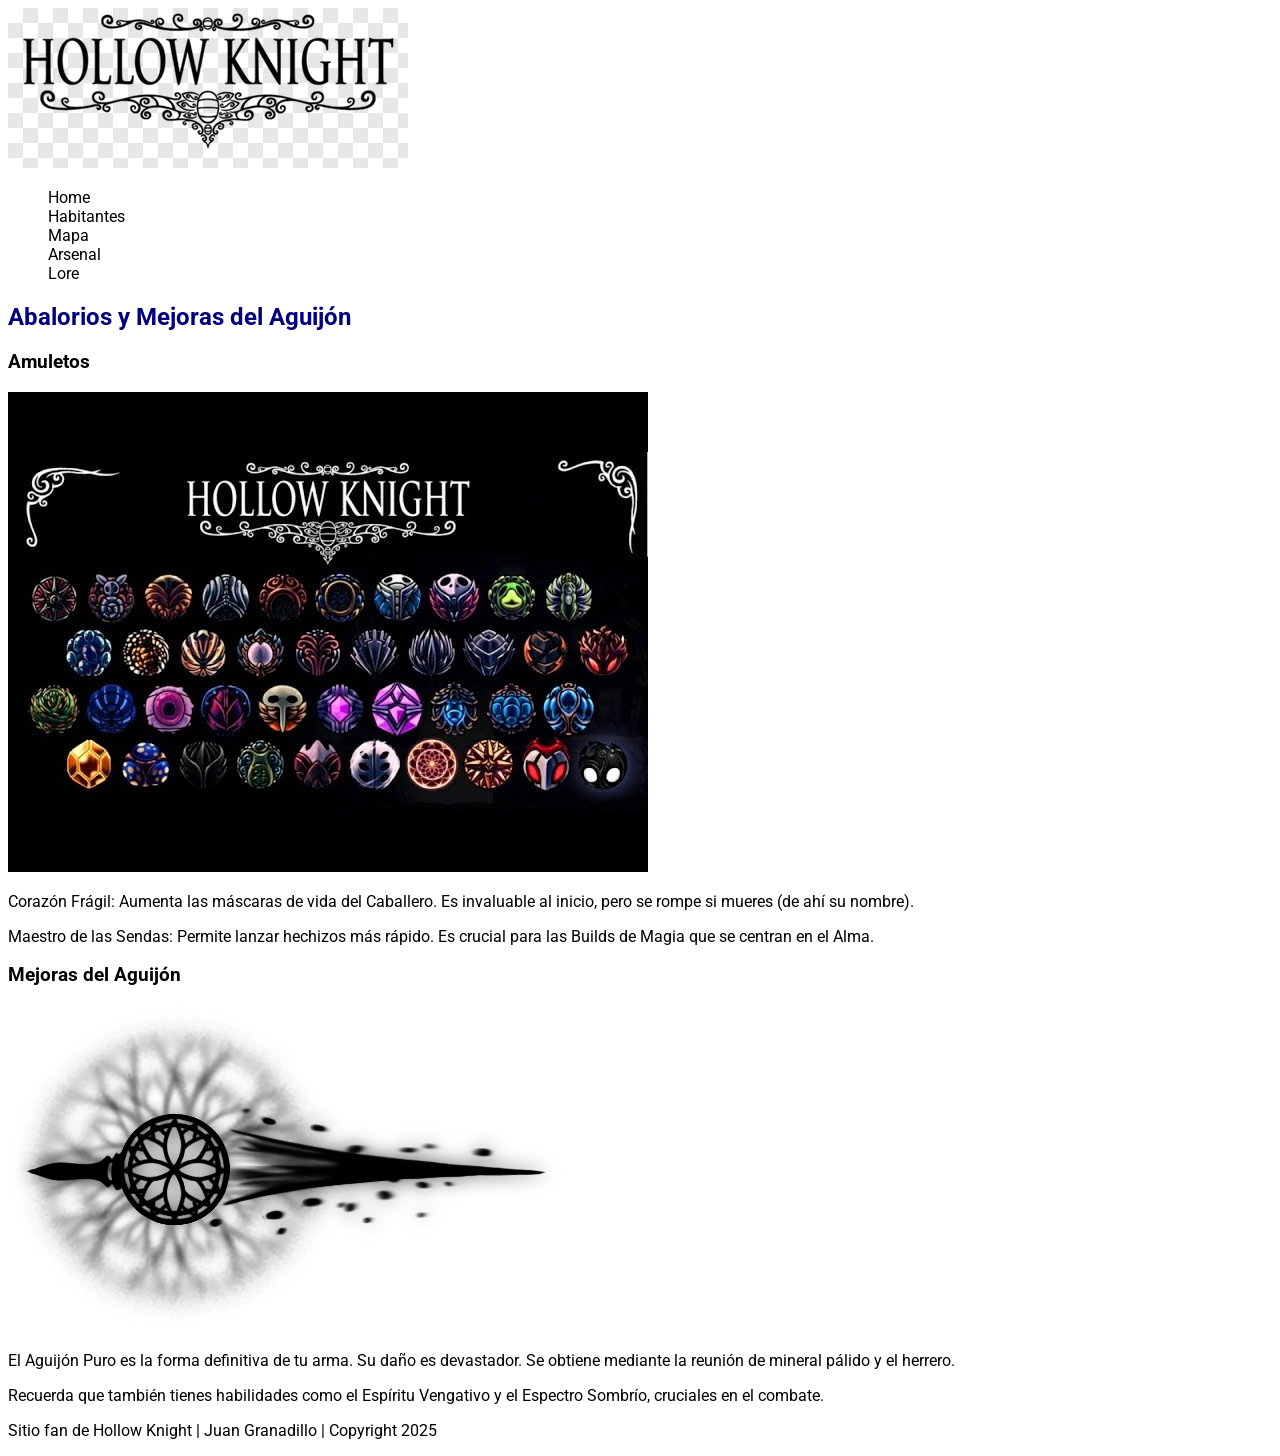
==== pages/arsenal.html @ 45408060 "primer commit para el proyecto de coderhouse" ====
<!DOCTYPE html>
<html lang="es">

<head>
    <meta charset="UTF-8">
    <meta name="viewport" content="width=device-width, initial-scale=1.0">
    <!-- CSS -->
    <link rel="stylesheet" href="../styles/style.css">
    <title>Hollow Knight - Arsenal</title>
</head>

<body>

    <header>
        <nav>
            <img src="../assets/logo.png" alt="">
            <ul>
                <li><a href="../index.html">Home</a></li>
                <li><a href="./personajes.html">Habitantes</a></li>
                <li><a href="./mapa.html">Mapa</a></li>
                <li><a href="#">Arsenal</a></li>
                <li><a href="./lore.html">Lore</a></li>
            </ul>
        </nav>
    </header>

    <h2>Abalorios y Mejoras del Aguijón</h2>


    <h3>Amuletos</h3>
    <img src="../assets/amuletos.jpg" alt="">
    <p>
        Corazón Frágil: Aumenta las máscaras de vida del Caballero. Es invaluable al inicio, pero se rompe si mueres (de
        ahí su nombre).
    </p>
    <p>
        Maestro de las Sendas: Permite lanzar hechizos más rápido. Es crucial para las Builds de Magia que se
        centran en el Alma.
    </p>


    <h3>Mejoras del Aguijón</h3>
    <img src="../assets/aguijon-onirico.png" alt="">
    <p>
        El Aguijón Puro es la forma definitiva de tu arma. Su daño es devastador. Se obtiene mediante la reunión de
        mineral pálido y el herrero.
    </p>
    <p>
        Recuerda que también tienes habilidades como el Espíritu Vengativo y el Espectro Sombrío, cruciales en
        el combate.
    </p>

    </main>

    <footer>
        <p>Sitio fan de Hollow Knight | Juan Granadillo | Copyright 2025</p>
    </footer>

</body>

</html>
---- styles/style.css ----
@import url("https://fonts.googleapis.com/css2?family=Roboto:ital,wght@0,100..900;1,100..900&display=swap");

body {
  font-family: "Roboto", sans-serif;
}

h1 {
  color: navy;
}

h2 {
  color: navy;
}

a {
  color: black;
  text-decoration: none;
}

li {
  list-style-type: none;
}
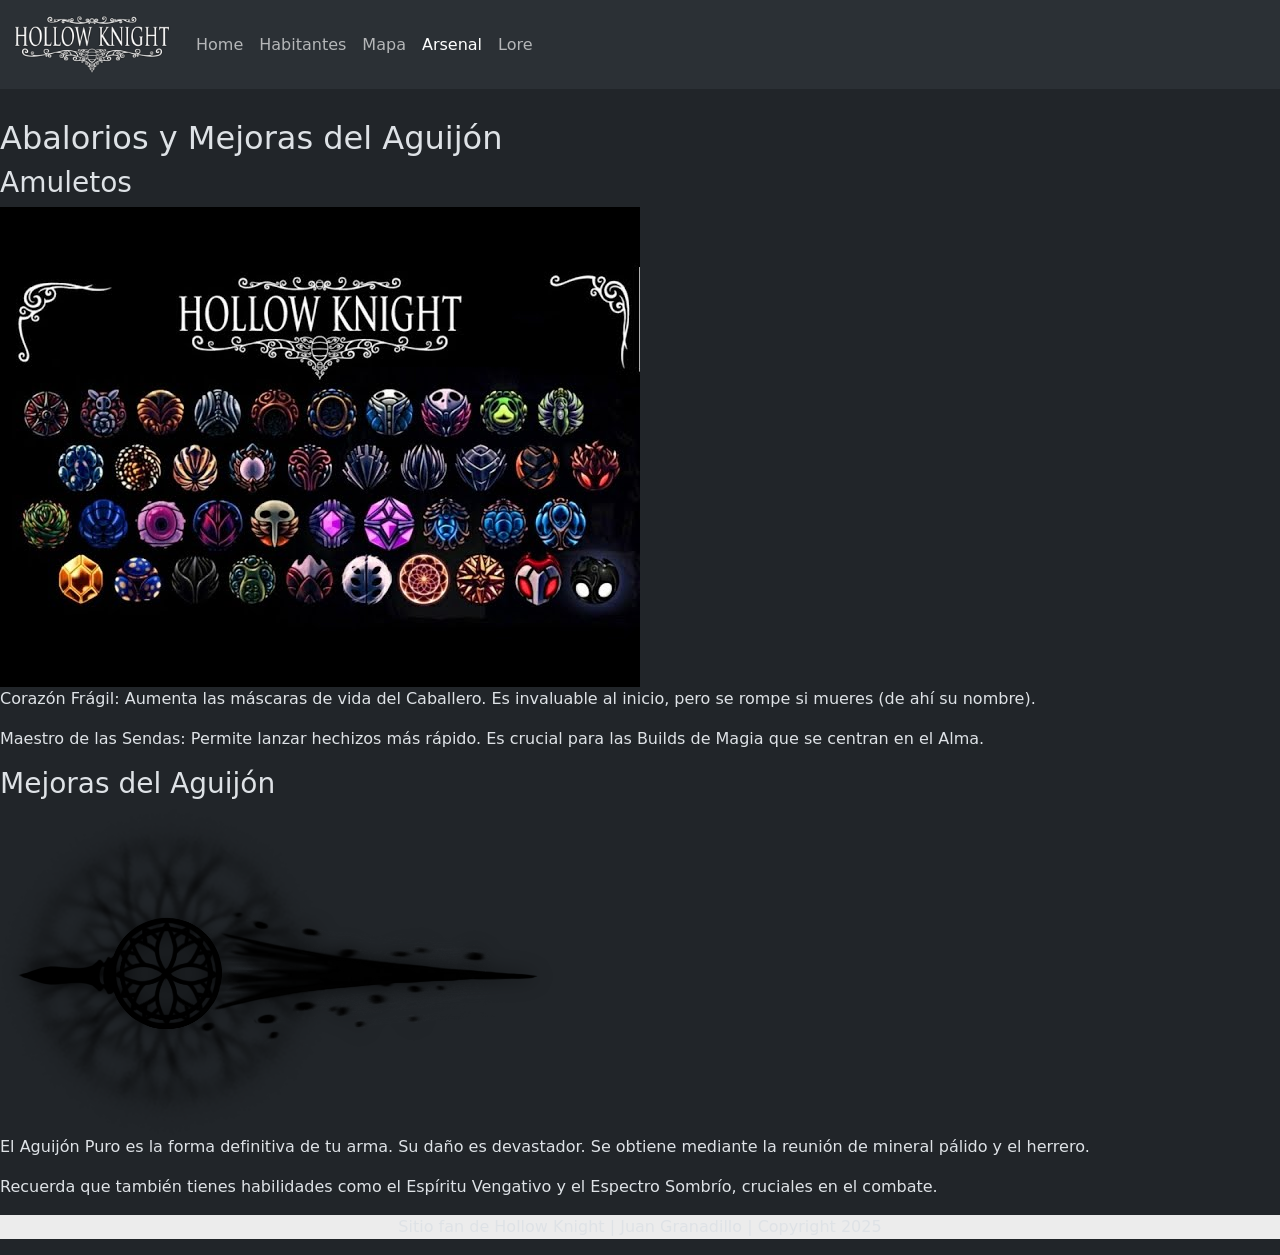
==== commit 71906e39: "terminado nav y favicon" ====
--- a/pages/arsenal.html
+++ b/pages/arsenal.html
@@ -1,26 +1,50 @@
 <!DOCTYPE html>
-<html lang="es">
+<html lang="es" data-bs-theme="dark">
 
 <head>
     <meta charset="UTF-8">
     <meta name="viewport" content="width=device-width, initial-scale=1.0">
+    <!-- BOOTSTRAP -->
+    <link href="https://cdn.jsdelivr.net/npm/bootstrap@5.3.8/dist/css/bootstrap.min.css" rel="stylesheet"
+        integrity="sha384-sRIl4kxILFvY47J16cr9ZwB07vP4J8+LH7qKQnuqkuIAvNWLzeN8tE5YBujZqJLB" crossorigin="anonymous">
     <!-- CSS -->
     <link rel="stylesheet" href="../styles/style.css">
+    <link rel="shortcut icon" href="../assets/favicon.ico" type="image/x-icon">
     <title>Hollow Knight - Arsenal</title>
 </head>
 
 <body>
 
     <header>
-        <nav>
-            <img src="../assets/logo.png" alt="">
-            <ul>
-                <li><a href="../index.html">Home</a></li>
-                <li><a href="./personajes.html">Habitantes</a></li>
-                <li><a href="./mapa.html">Mapa</a></li>
-                <li><a href="#">Arsenal</a></li>
-                <li><a href="./lore.html">Lore</a></li>
-            </ul>
+        <nav class="navbar navbar-expand-lg bg-body-tertiary">
+            <div class="container-fluid">
+                <a class="navbar-brand" href="../index.html">
+                    <img src="../assets/logo.webp" alt="hollow logo" class="img-nav">
+                </a>
+                <button class="navbar-toggler" type="button" data-bs-toggle="collapse" data-bs-target="#navbarNav"
+                    aria-controls="navbarNav" aria-expanded="false" aria-label="Toggle navigation">
+                    <span class="navbar-toggler-icon"></span>
+                </button>
+                <div class="collapse navbar-collapse" id="navbarNav">
+                    <ul class="navbar-nav">
+                        <li class="nav-item">
+                            <a class="nav-link" aria-current="page" href="../index.html">Home</a>
+                        </li>
+                        <li class="nav-item">
+                            <a class="nav-link" href="./personajes.html">Habitantes</a>
+                        </li>
+                        <li class="nav-item">
+                            <a class="nav-link" href="./mapa.html">Mapa</a>
+                        </li>
+                        <li class="nav-item">
+                            <a class="nav-link active" href="./arsenal.html">Arsenal</a>
+                        </li>
+                        <li class="nav-item">
+                            <a class="nav-link" href="./lore.html">Lore</a>
+                        </li>
+                    </ul>
+                </div>
+            </div>
         </nav>
     </header>
 
@@ -56,6 +80,9 @@
         <p>Sitio fan de Hollow Knight | Juan Granadillo | Copyright 2025</p>
     </footer>
 
+    <script src="https://cdn.jsdelivr.net/npm/bootstrap@5.3.8/dist/js/bootstrap.bundle.min.js"
+        integrity="sha384-FKyoEForCGlyvwx9Hj09JcYn3nv7wiPVlz7YYwJrWVcXK/BmnVDxM+D2scQbITxI"
+        crossorigin="anonymous"></script>
 </body>
 
 </html>
--- a/styles/style.css
+++ b/styles/style.css
@@ -1,22 +1,39 @@
-@import url("https://fonts.googleapis.com/css2?family=Roboto:ital,wght@0,100..900;1,100..900&display=swap");
+@import url("https://fonts.googleapis.com/css2?family=Inter:ital,opsz,wght@0,14..32,100..900;1,14..32,100..900&display=swap");
+* {
+  margin: 0;
+  padding: 0;
+}
 
 body {
-  font-family: "Roboto", sans-serif;
+  /* font-family: "Inter", sans-serif; */
+  font-family: system-ui, -apple-system, BlinkMacSystemFont, "Segoe UI", Roboto,
+    Oxygen, Ubuntu, Cantarell, "Open Sans", "Helvetica Neue", sans-serif;
 }
 
-h1 {
-  color: navy;
+header nav {
+  margin-bottom: 30px;
+  align-items: center;
 }
 
-h2 {
-  color: navy;
+.img-nav {
+  width: 10rem;
 }
 
-a {
-  color: black;
-  text-decoration: none;
+.hallownest-img {
+  width: 90%;
+  margin: 20px 0;
 }
 
-li {
-  list-style-type: none;
+.title-container {
+  width: 100%;
+  text-align: center;
 }
+
+.main-article {
+  padding: 0 20px;
+}
+
+footer {
+  text-align: center;
+  background-color: #ececec;
+}
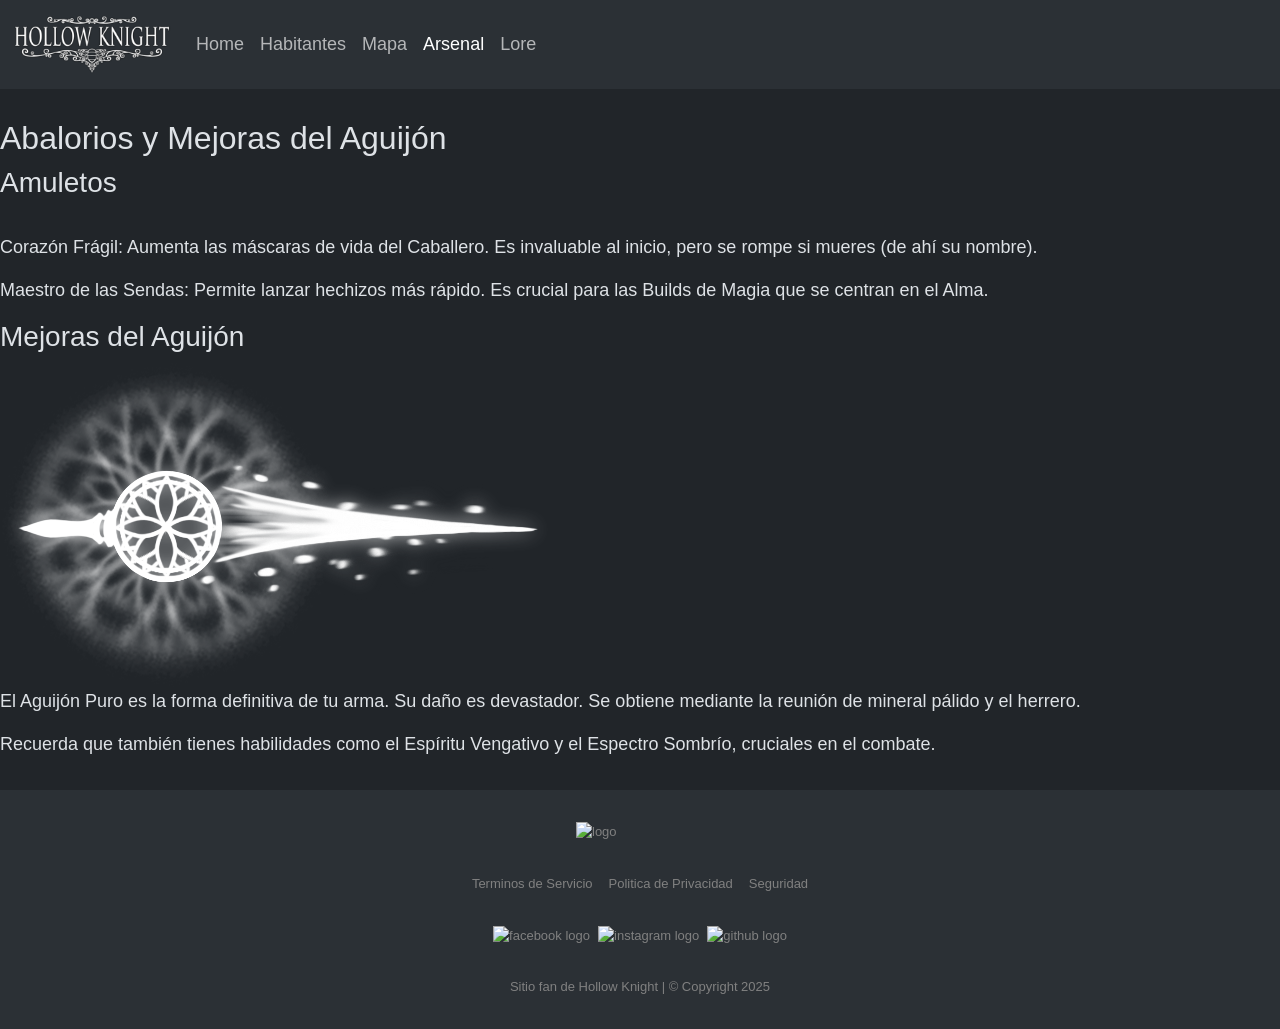
==== commit dc6d36a6: "commit para entrega" ====
--- a/pages/arsenal.html
+++ b/pages/arsenal.html
@@ -77,7 +77,18 @@
     </main>
 
     <footer>
-        <p>Sitio fan de Hollow Knight | Juan Granadillo | Copyright 2025</p>
+        <img src="./assets/logo.webp" alt="logo" class="img-footer">
+        <div class="legal-links">
+            <a href="#">Terminos de Servicio</a>
+            <a href="#">Politica de Privacidad</a>
+            <a href="#">Seguridad</a>
+        </div>
+        <div class="social-links">
+            <a href="#"><img src="./assets/facebook-logo.png" alt="facebook logo" class="img-social"></a>
+            <a href="#"><img src="./assets/instagram-logo.png" alt="instagram logo" class="img-social"></a>
+            <a href="#"><img src="./assets/github-logo.png" alt="github logo" class="img-social"></a>
+        </div>
+        <p>Sitio fan de Hollow Knight | &copy; Copyright 2025</p>
     </footer>
 
     <script src="https://cdn.jsdelivr.net/npm/bootstrap@5.3.8/dist/js/bootstrap.bundle.min.js"
--- a/styles/style.css
+++ b/styles/style.css
@@ -5,9 +5,11 @@
 }
 
 body {
-  /* font-family: "Inter", sans-serif; */
-  font-family: system-ui, -apple-system, BlinkMacSystemFont, "Segoe UI", Roboto,
-    Oxygen, Ubuntu, Cantarell, "Open Sans", "Helvetica Neue", sans-serif;
+  font-family: "Inter", sans-serif;
+  /* font-family: system-ui, -apple-system, BlinkMacSystemFont, "Segoe UI", Roboto, */
+  /* Oxygen, Ubuntu, Cantarell, "Open Sans", "Helvetica Neue", sans-serif; */
+
+  font-size: large;
 }
 
 header nav {
@@ -19,8 +21,13 @@
   width: 10rem;
 }
 
+main {
+  width: 90%;
+  margin: 0 auto;
+}
+
 .hallownest-img {
-  width: 90%;
+  width: 100%;
   margin: 20px 0;
 }
 
@@ -29,11 +36,157 @@
   text-align: center;
 }
 
-.main-article {
-  padding: 0 20px;
+.article {
+  margin: 2rem auto;
 }
 
+.article p {
+  margin: 2rem 0;
+}
+
+.article__subtitle {
+  margin-top: 1rem;
+  text-align: center;
+}
+
+.article__container--buttons {
+  display: flex;
+  flex-direction: column;
+  justify-content: center;
+  gap: 1rem;
+  margin: 2rem 0;
+}
+
+button {
+  border: 2px rgb(16, 17, 19) solid;
+  padding: 0.5rem 1rem;
+  border-radius: 5px;
+  background: rgb(43, 48, 53);
+}
+
+button:hover {
+  background: rgb(28, 31, 34);
+}
+
+.divider {
+  width: 80%;
+  display: block;
+  margin: 2rem auto;
+}
+
+.section {
+  width: 80%;
+  margin: 2rem auto;
+  display: grid;
+  grid-template-columns: 1fr;
+  grid-template-areas: "title";
+  justify-content: space-between;
+  gap: 2rem;
+}
+
+@media (min-width: 768px) {
+  .section {
+    grid-template-columns: 1fr 1fr 1fr;
+    grid-template-areas: "title title title";
+  }
+
+  .article__container--buttons {
+    flex-direction: row;
+  }
+}
+
+.card img {
+  width: 100%;
+  background-color: rgb(0, 0, 0, 0.2);
+  padding: 10px;
+  max-height: 20rem;
+  object-fit: contain;
+}
+
+.section__subtitle {
+  margin-bottom: 1rem;
+  grid-area: title;
+  text-align: center;
+}
+
+/* 
+.section__card {
+  background: rgb(43, 48, 53);
+  padding: 1rem;
+  border-radius: 10px;
+  text-align: center;
+}
+
+.section__card img {
+  width: 100%;
+  background-color: #fff;
+  border-top-left-radius: 10px;
+  border-top-right-radius: 10px;
+  max-height: 250px;
+  min-height: 250px;
+  object-fit: cover;
+} */
+
 footer {
-  text-align: center;
-  background-color: #ececec;
+  margin-top: 2rem;
+  font-size: small;
+  color: gray;
+  background-color: rgb(43, 48, 53);
+  padding: 2rem 0;
+  display: flex;
+  flex-direction: column;
+  justify-content: center;
+  align-items: center;
+  gap: 2rem;
 }
+
+.legal-links {
+  display: flex;
+  gap: 1rem;
+}
+.social-links {
+  display: flex;
+  gap: 0.5rem;
+}
+
+.social-links a img {
+  width: 1.5rem;
+}
+
+footer a {
+  color: gray;
+  text-decoration: none;
+}
+
+footer a:hover {
+  text-decoration: underline;
+}
+
+footer p {
+  margin: 0;
+}
+
+footer img {
+  width: 8rem;
+}
+
+.section .card {
+  background: rgb(43, 48, 53);
+  padding: 0;
+  border-radius: 10px;
+  overflow: hidden;
+}
+
+.section .card .card-body {
+  padding: 1rem;
+}
+
+.section__subtitle {
+  margin-bottom: 1rem;
+}
+
+@media (min-width: 768px) {
+  .section {
+    grid-template-columns: 1fr 1fr 1fr;
+  }
+}
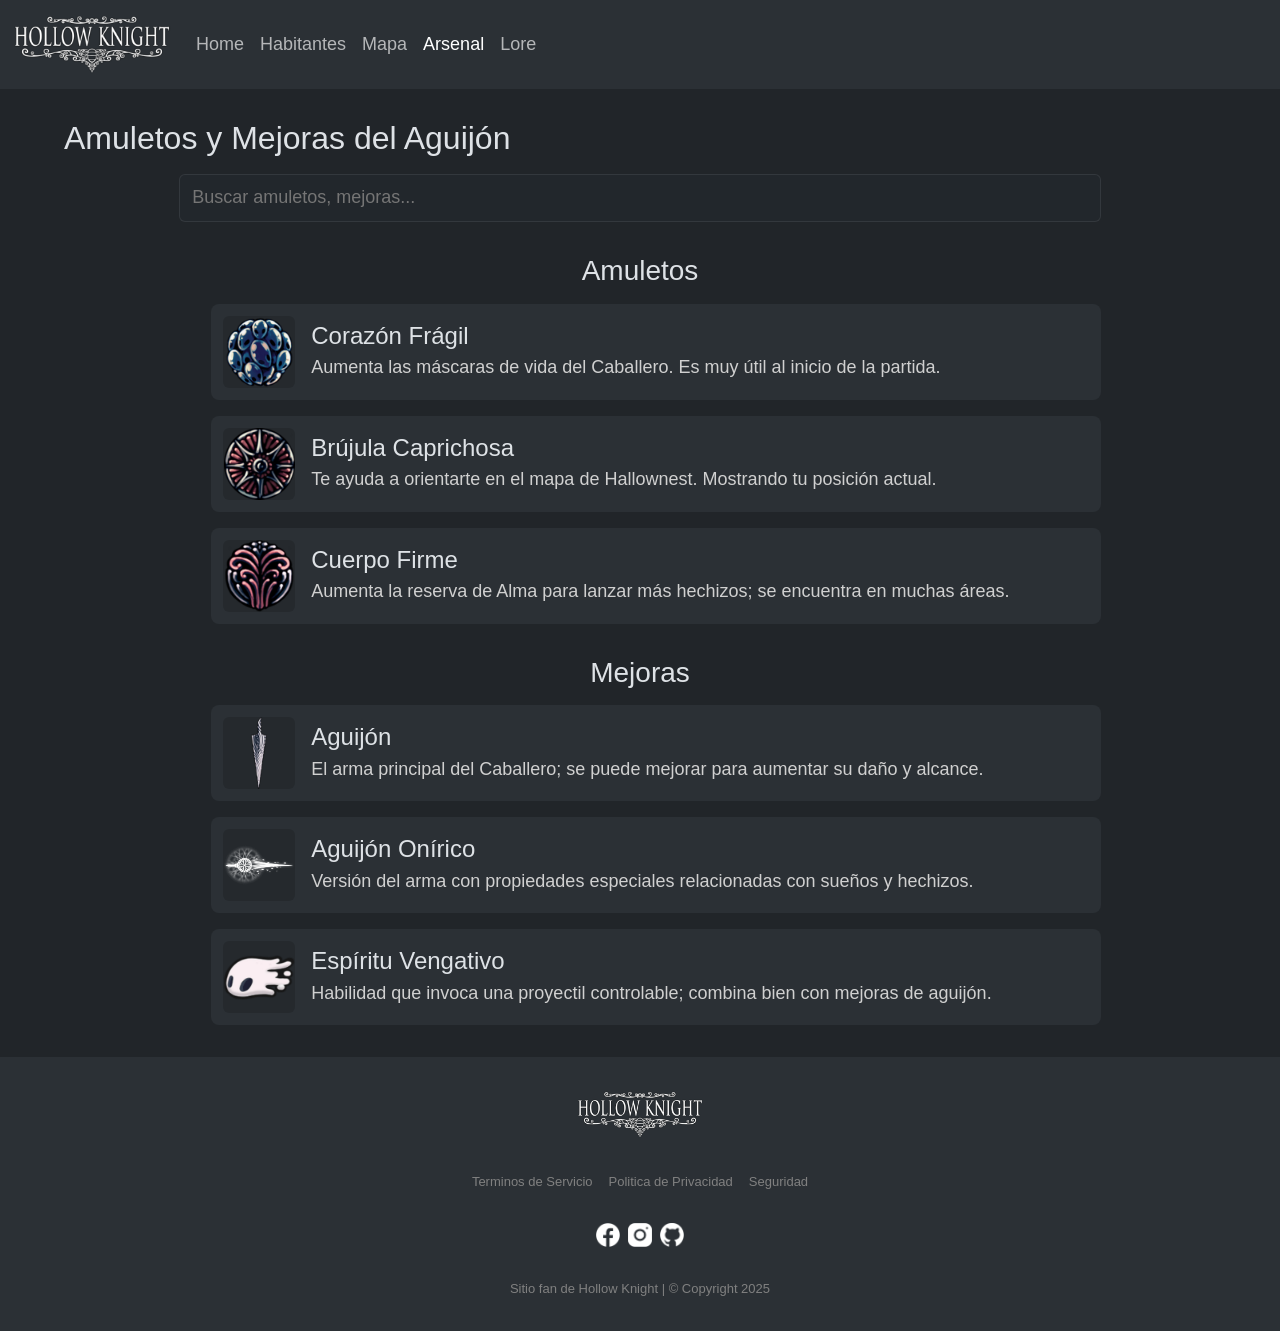
==== commit fdcb6d79: "terminado html todas las paginas" ====
--- a/pages/arsenal.html
+++ b/pages/arsenal.html
@@ -48,45 +48,81 @@
         </nav>
     </header>
 
-    <h2>Abalorios y Mejoras del Aguijón</h2>
+    <main>
 
+        <h2>Amuletos y Mejoras del Aguijón</h2>
 
-    <h3>Amuletos</h3>
-    <img src="../assets/amuletos.jpg" alt="">
-    <p>
-        Corazón Frágil: Aumenta las máscaras de vida del Caballero. Es invaluable al inicio, pero se rompe si mueres (de
-        ahí su nombre).
-    </p>
-    <p>
-        Maestro de las Sendas: Permite lanzar hechizos más rápido. Es crucial para las Builds de Magia que se
-        centran en el Alma.
-    </p>
+        <div class="search-container">
+            <input class="search-input" type="search" placeholder="Buscar amuletos, mejoras...">
+        </div>
 
+        <section class="article">
+            <h3 class="article__subtitle">Amuletos</h3>
+            <ul class="list">
+                <li class="list-item">
+                    <img src="../assets/corazon-fragil.webp" alt="Corazón Frágil" class="list-item__img">
+                    <div>
+                        <h4>Corazón Frágil</h4>
+                        <p>Aumenta las máscaras de vida del Caballero. Es muy útil al inicio de la partida.</p>
+                    </div>
+                </li>
+                <li class="list-item">
+                    <img src="../assets/brujula.webp" alt="Brújula Caprichosa" class="list-item__img">
+                    <div>
+                        <h4>Brújula Caprichosa</h4>
+                        <p>Te ayuda a orientarte en el mapa de Hallownest. Mostrando tu posición actual.</p>
+                    </div>
+                </li>
+                <li class="list-item">
+                    <img src="../assets/cuerpo-firme.webp" alt="Cuerpo Firme" class="list-item__img">
+                    <div>
+                        <h4>Cuerpo Firme</h4>
+                        <p>Aumenta la reserva de Alma para lanzar más hechizos; se encuentra en muchas áreas.</p>
+                    </div>
+                </li>
+            </ul>
 
-    <h3>Mejoras del Aguijón</h3>
-    <img src="../assets/aguijon-onirico.png" alt="">
-    <p>
-        El Aguijón Puro es la forma definitiva de tu arma. Su daño es devastador. Se obtiene mediante la reunión de
-        mineral pálido y el herrero.
-    </p>
-    <p>
-        Recuerda que también tienes habilidades como el Espíritu Vengativo y el Espectro Sombrío, cruciales en
-        el combate.
-    </p>
+            <h3 class="article__subtitle">Mejoras</h3>
+            <ul class="list" id="mejoras-list">
+                <li class="list-item" data-name="aguijon puro">
+                    <img src="../assets/aguijon.png" alt="Aguijón" class="list-item__img">
+                    <div>
+                        <h4>Aguijón</h4>
+                        <p>El arma principal del Caballero; se puede mejorar para aumentar su daño y alcance.
+                        </p>
+                    </div>
+                </li>
+                <li class="list-item" data-name="aguijon onirico">
+                    <img src="../assets/aguijon-onirico.png" alt="Aguijón Onírico" class="list-item__img">
+                    <div>
+                        <h4>Aguijón Onírico</h4>
+                        <p>Versión del arma con propiedades especiales relacionadas con sueños y hechizos.</p>
+                    </div>
+                </li>
+                <li class="list-item" data-name="espiritu vengativo">
+                    <img src="../assets/espiritu-vengativo.webp" alt="Espíritu Vengativo" class="list-item__img">
+                    <div>
+                        <h4>Espíritu Vengativo</h4>
+                        <p>Habilidad que invoca una proyectil controlable; combina bien con mejoras de aguijón.</p>
+                    </div>
+                </li>
+            </ul>
+        </section>
+
 
     </main>
 
     <footer>
-        <img src="./assets/logo.webp" alt="logo" class="img-footer">
+        <img src="../assets/logo.webp" alt="logo" class="img-footer">
         <div class="legal-links">
             <a href="#">Terminos de Servicio</a>
             <a href="#">Politica de Privacidad</a>
             <a href="#">Seguridad</a>
         </div>
         <div class="social-links">
-            <a href="#"><img src="./assets/facebook-logo.png" alt="facebook logo" class="img-social"></a>
-            <a href="#"><img src="./assets/instagram-logo.png" alt="instagram logo" class="img-social"></a>
-            <a href="#"><img src="./assets/github-logo.png" alt="github logo" class="img-social"></a>
+            <a href="#"><img src="../assets/facebook-logo.png" alt="facebook logo" class="img-social"></a>
+            <a href="#"><img src="../assets/instagram-logo.png" alt="instagram logo" class="img-social"></a>
+            <a href="#"><img src="../assets/github-logo.png" alt="github logo" class="img-social"></a>
         </div>
         <p>Sitio fan de Hollow Knight | &copy; Copyright 2025</p>
     </footer>
--- a/styles/style.css
+++ b/styles/style.css
@@ -8,7 +8,6 @@
   font-family: "Inter", sans-serif;
   /* font-family: system-ui, -apple-system, BlinkMacSystemFont, "Segoe UI", Roboto, */
   /* Oxygen, Ubuntu, Cantarell, "Open Sans", "Helvetica Neue", sans-serif; */
-
   font-size: large;
 }
 
@@ -89,15 +88,19 @@
     grid-template-columns: 1fr 1fr 1fr;
     grid-template-areas: "title title title";
   }
-
   .article__container--buttons {
     flex-direction: row;
   }
-}
-
+  .list {
+    width: 60%;
+  }
+  .search-container {
+    width: 60%;
+  }
+}
 .card img {
   width: 100%;
-  background-color: rgb(0, 0, 0, 0.2);
+  background-color: rgba(0, 0, 0, 0.2);
   padding: 10px;
   max-height: 20rem;
   object-fit: contain;
@@ -108,24 +111,6 @@
   grid-area: title;
   text-align: center;
 }
-
-/* 
-.section__card {
-  background: rgb(43, 48, 53);
-  padding: 1rem;
-  border-radius: 10px;
-  text-align: center;
-}
-
-.section__card img {
-  width: 100%;
-  background-color: #fff;
-  border-top-left-radius: 10px;
-  border-top-right-radius: 10px;
-  max-height: 250px;
-  min-height: 250px;
-  object-fit: cover;
-} */
 
 footer {
   margin-top: 2rem;
@@ -144,6 +129,7 @@
   display: flex;
   gap: 1rem;
 }
+
 .social-links {
   display: flex;
   gap: 0.5rem;
@@ -181,12 +167,59 @@
   padding: 1rem;
 }
 
-.section__subtitle {
-  margin-bottom: 1rem;
-}
-
-@media (min-width: 768px) {
-  .section {
-    grid-template-columns: 1fr 1fr 1fr;
-  }
-}
+/* Estilos para la página Arsenal: listas y búsqueda */
+.search-container {
+  width: 80%;
+  margin: 1rem auto 2rem auto;
+  display: flex;
+  flex-direction: column;
+  gap: 0.25rem;
+}
+
+.search-input {
+  padding: 0.6rem 0.75rem;
+  border-radius: 6px;
+  border: 1px solid rgba(255, 255, 255, 0.08);
+  background: rgb(34, 39, 44);
+  color: #fff;
+  width: 100%;
+}
+
+.search-help {
+  font-size: 0.85rem;
+  color: gray;
+}
+
+.list {
+  list-style: none;
+  width: 80%;
+  margin: 1rem auto 2rem auto;
+  display: grid;
+  gap: 1rem;
+}
+
+.list-item {
+  display: flex;
+  gap: 1rem;
+  align-items: center;
+  background: rgb(43, 48, 53);
+  padding: 0.75rem;
+  border-radius: 8px;
+}
+
+.list-item__img {
+  width: 4.5rem;
+  height: 4.5rem;
+  object-fit: contain;
+  border-radius: 6px;
+  background: rgba(0, 0, 0, 0.15);
+}
+
+.list-item h4 {
+  margin: 0 0 0.25rem 0;
+}
+
+.list-item p {
+  margin: 0;
+  color: #d0d0d0;
+}
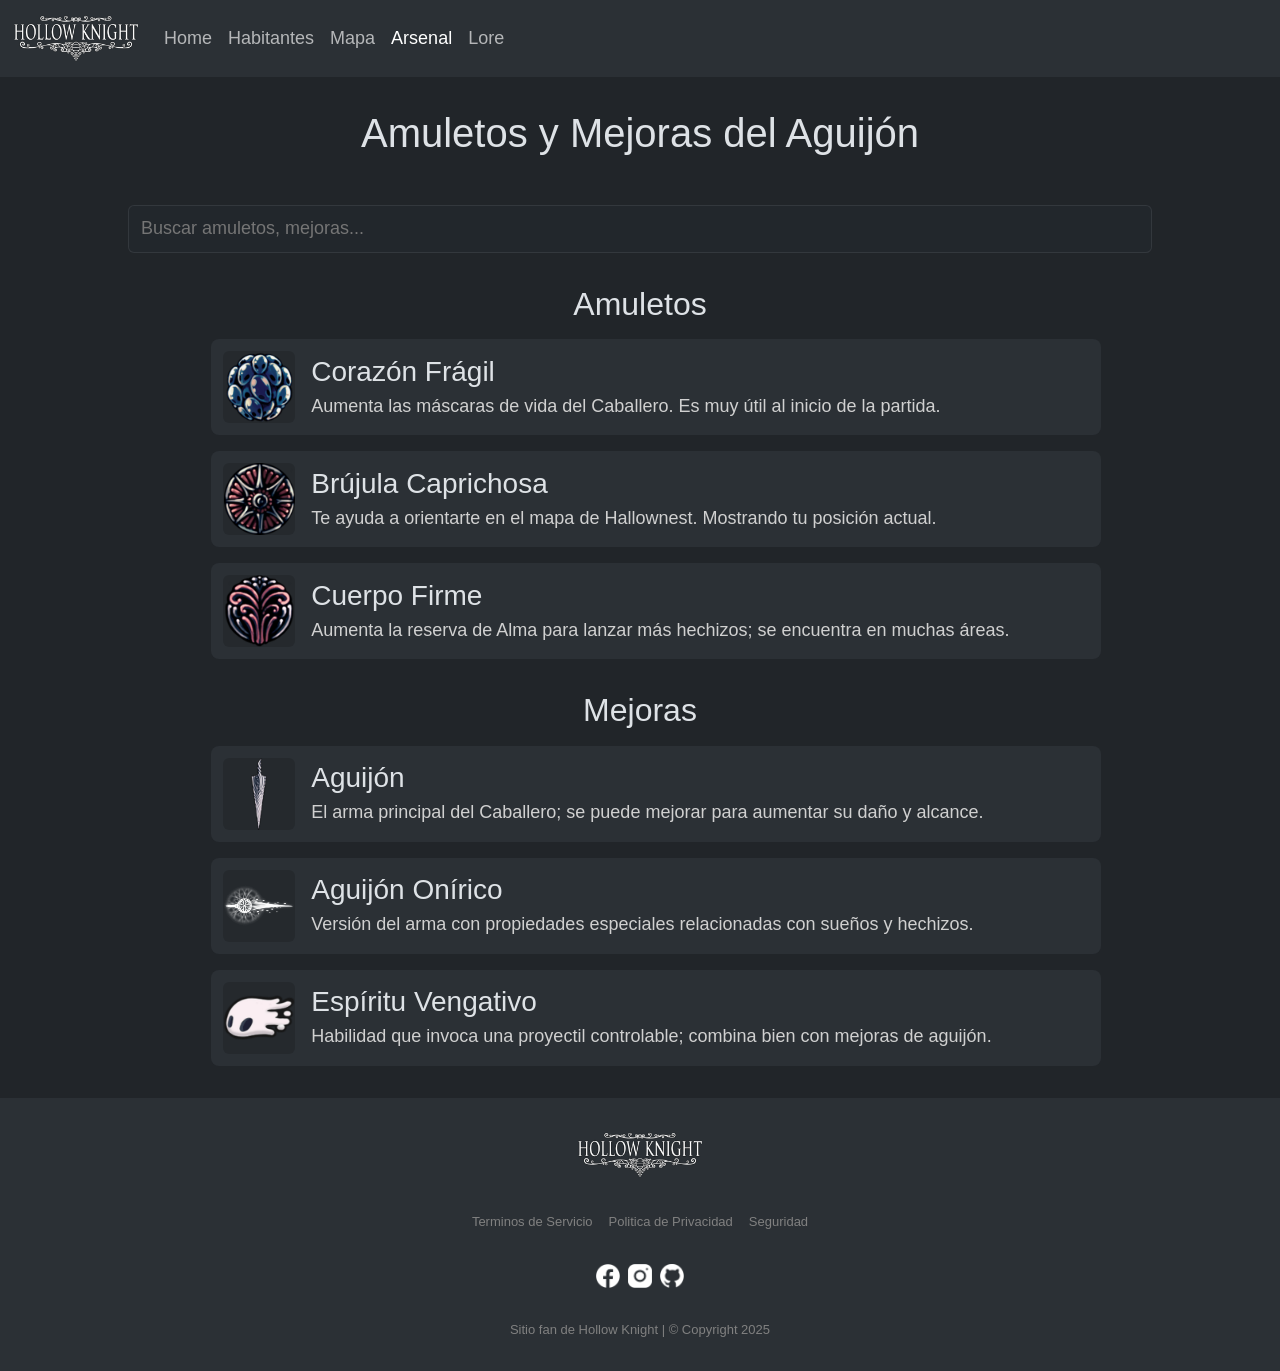
==== commit b79a2077: "Implementado SASS, partials, nuevo contenido, assets y animaciones" ====
--- a/pages/arsenal.html
+++ b/pages/arsenal.html
@@ -2,20 +2,25 @@
 <html lang="es" data-bs-theme="dark">
 
 <head>
-    <meta charset="UTF-8">
-    <meta name="viewport" content="width=device-width, initial-scale=1.0">
-    <!-- BOOTSTRAP -->
-    <link href="https://cdn.jsdelivr.net/npm/bootstrap@5.3.8/dist/css/bootstrap.min.css" rel="stylesheet"
-        integrity="sha384-sRIl4kxILFvY47J16cr9ZwB07vP4J8+LH7qKQnuqkuIAvNWLzeN8tE5YBujZqJLB" crossorigin="anonymous">
-    <!-- CSS -->
-    <link rel="stylesheet" href="../styles/style.css">
-    <link rel="shortcut icon" href="../assets/favicon.ico" type="image/x-icon">
-    <title>Hollow Knight - Arsenal</title>
-</head>
+    <!DOCTYPE html>
+    <html lang="es" data-bs-theme="dark">
+
+    <head>
+        <meta charset="UTF-8">
+        <meta name="viewport" content="width=device-width, initial-scale=1.0">
+        <!-- BOOTSTRAP -->
+        <link href="https://cdn.jsdelivr.net/npm/bootstrap@5.3.8/dist/css/bootstrap.min.css" rel="stylesheet"
+            integrity="sha384-sRIl4kxILFvY47J16cr9ZwB07vP4J8+LH7qKQnuqkuIAvNWLzeN8tE5YBujZqJLB" crossorigin="anonymous">
+        <!-- CSS -->
+        <link rel="stylesheet" href="../styles/style.css">
+        <link rel="shortcut icon" href="../assets/favicon.ico" type="image/x-icon">
+        <link href="https://unpkg.com/aos@2.3.1/dist/aos.css" rel="stylesheet">
+        <title>Hollow Knight - Arsenal</title>
+    </head>
 
 <body>
 
-    <header>
+    <header data-aos="fade-down">
         <nav class="navbar navbar-expand-lg bg-body-tertiary">
             <div class="container-fluid">
                 <a class="navbar-brand" href="../index.html">
@@ -50,44 +55,44 @@
 
     <main>
 
-        <h2>Amuletos y Mejoras del Aguijón</h2>
+        <h1 class="text-center mb-5" data-aos="fade-up">Amuletos y Mejoras del Aguijón</h1>
 
-        <div class="search-container">
+        <div class="search-container" data-aos="fade-up">
             <input class="search-input" type="search" placeholder="Buscar amuletos, mejoras...">
         </div>
 
-        <section class="article">
-            <h3 class="article__subtitle">Amuletos</h3>
-            <ul class="list">
+        <article class="articleContainer" data-aos="fade-up">
+            <h2>Amuletos</h2>
+            <ul class="listContainer">
                 <li class="list-item">
                     <img src="../assets/corazon-fragil.webp" alt="Corazón Frágil" class="list-item__img">
                     <div>
-                        <h4>Corazón Frágil</h4>
+                        <h3>Corazón Frágil</h3>
                         <p>Aumenta las máscaras de vida del Caballero. Es muy útil al inicio de la partida.</p>
                     </div>
                 </li>
                 <li class="list-item">
                     <img src="../assets/brujula.webp" alt="Brújula Caprichosa" class="list-item__img">
                     <div>
-                        <h4>Brújula Caprichosa</h4>
+                        <h3>Brújula Caprichosa</h3>
                         <p>Te ayuda a orientarte en el mapa de Hallownest. Mostrando tu posición actual.</p>
                     </div>
                 </li>
                 <li class="list-item">
                     <img src="../assets/cuerpo-firme.webp" alt="Cuerpo Firme" class="list-item__img">
                     <div>
-                        <h4>Cuerpo Firme</h4>
+                        <h3>Cuerpo Firme</h3>
                         <p>Aumenta la reserva de Alma para lanzar más hechizos; se encuentra en muchas áreas.</p>
                     </div>
                 </li>
             </ul>
 
-            <h3 class="article__subtitle">Mejoras</h3>
-            <ul class="list" id="mejoras-list">
+            <h2>Mejoras</h2>
+            <ul class="listContainer">
                 <li class="list-item" data-name="aguijon puro">
                     <img src="../assets/aguijon.png" alt="Aguijón" class="list-item__img">
                     <div>
-                        <h4>Aguijón</h4>
+                        <h3>Aguijón</h3>
                         <p>El arma principal del Caballero; se puede mejorar para aumentar su daño y alcance.
                         </p>
                     </div>
@@ -95,24 +100,24 @@
                 <li class="list-item" data-name="aguijon onirico">
                     <img src="../assets/aguijon-onirico.png" alt="Aguijón Onírico" class="list-item__img">
                     <div>
-                        <h4>Aguijón Onírico</h4>
+                        <h3>Aguijón Onírico</h3>
                         <p>Versión del arma con propiedades especiales relacionadas con sueños y hechizos.</p>
                     </div>
                 </li>
                 <li class="list-item" data-name="espiritu vengativo">
                     <img src="../assets/espiritu-vengativo.webp" alt="Espíritu Vengativo" class="list-item__img">
                     <div>
-                        <h4>Espíritu Vengativo</h4>
+                        <h3>Espíritu Vengativo</h3>
                         <p>Habilidad que invoca una proyectil controlable; combina bien con mejoras de aguijón.</p>
                     </div>
                 </li>
             </ul>
-        </section>
+        </article>
 
 
     </main>
 
-    <footer>
+    <footer data-aos="fade-in">
         <img src="../assets/logo.webp" alt="logo" class="img-footer">
         <div class="legal-links">
             <a href="#">Terminos de Servicio</a>
@@ -130,6 +135,10 @@
     <script src="https://cdn.jsdelivr.net/npm/bootstrap@5.3.8/dist/js/bootstrap.bundle.min.js"
         integrity="sha384-FKyoEForCGlyvwx9Hj09JcYn3nv7wiPVlz7YYwJrWVcXK/BmnVDxM+D2scQbITxI"
         crossorigin="anonymous"></script>
+    <script src="https://unpkg.com/aos@2.3.1/dist/aos.js"></script>
+    <script>
+        AOS.init();
+    </script>
 </body>
 
 </html>
--- a/styles/style.css
+++ b/styles/style.css
@@ -2,78 +2,109 @@
 * {
   margin: 0;
   padding: 0;
+  box-sizing: border-box;
 }
 
 body {
   font-family: "Inter", sans-serif;
-  /* font-family: system-ui, -apple-system, BlinkMacSystemFont, "Segoe UI", Roboto, */
-  /* Oxygen, Ubuntu, Cantarell, "Open Sans", "Helvetica Neue", sans-serif; */
   font-size: large;
 }
 
-header nav {
-  margin-bottom: 30px;
-  align-items: center;
-}
-
-.img-nav {
-  width: 10rem;
-}
-
-main {
+header {
+  margin-bottom: 2rem;
+}
+header nav img {
+  width: 8rem;
+}
+
+.search-container {
+  width: 80%;
+  margin: 1rem auto 2rem auto;
+  display: flex;
+  flex-direction: column;
+  gap: 0.25rem;
+}
+
+.search-input {
+  padding: 0.6rem 0.75rem;
+  border-radius: 6px;
+  border: 1px solid rgba(255, 255, 255, 0.08);
+  background: rgb(34, 39, 44);
+  color: #fff;
+  width: 100%;
+}
+
+.listContainer {
+  list-style: none;
+  width: 80%;
+  margin: 1rem auto 2rem auto;
+  display: grid;
+  gap: 1rem;
+}
+
+.list-item {
+  display: flex;
+  gap: 1rem;
+  align-items: center;
+  background: rgb(43, 48, 53);
+  padding: 0.75rem;
+  border-radius: 8px;
+}
+.list-item img {
+  width: 4.5rem;
+  height: 4.5rem;
+  object-fit: contain;
+  border-radius: 6px;
+  background: rgba(0, 0, 0, 0.15);
+}
+.list-item h3 {
+  margin: 0 0 0.25rem 0;
+}
+.list-item p {
+  margin: 0;
+  color: #d0d0d0;
+}
+
+.titleContainer {
+  width: 100%;
+  text-align: center;
+}
+.titleContainer img {
+  width: 100%;
+  margin: 2rem auto;
+}
+@media (min-width: 992px) {
+  .titleContainer img {
+    width: 80%;
+  }
+}
+
+article {
+  margin: 2rem auto;
   width: 90%;
-  margin: 0 auto;
-}
-
-.hallownest-img {
-  width: 100%;
-  margin: 20px 0;
-}
-
-.title-container {
-  width: 100%;
+}
+article h2 {
+  margin-bottom: 1rem;
   text-align: center;
 }
-
-.article {
-  margin: 2rem auto;
-}
-
-.article p {
+article p {
   margin: 2rem 0;
 }
 
-.article__subtitle {
-  margin-top: 1rem;
-  text-align: center;
-}
-
-.article__container--buttons {
+.buttonContainer {
   display: flex;
   flex-direction: column;
   justify-content: center;
   gap: 1rem;
   margin: 2rem 0;
 }
-
-button {
-  border: 2px rgb(16, 17, 19) solid;
-  padding: 0.5rem 1rem;
-  border-radius: 5px;
-  background: rgb(43, 48, 53);
-}
-
-button:hover {
-  background: rgb(28, 31, 34);
-}
-
-.divider {
-  width: 80%;
-  display: block;
-  margin: 2rem auto;
-}
-
-.section {
+@media (min-width: 576px) {
+  .buttonContainer {
+    flex-direction: row;
+  }
+}
+
+.cardContainer {
   width: 80%;
   margin: 2rem auto;
   display: grid;
@@ -82,34 +113,143 @@
   justify-content: space-between;
   gap: 2rem;
 }
-
-@media (min-width: 768px) {
-  .section {
+@media (min-width: 576px) {
+  .cardContainer {
+    grid-template-columns: 1fr 1fr;
+    grid-template-areas: "title title";
+  }
+}
+@media (min-width: 992px) {
+  .cardContainer {
     grid-template-columns: 1fr 1fr 1fr;
     grid-template-areas: "title title title";
   }
-  .article__container--buttons {
-    flex-direction: row;
-  }
-  .list {
-    width: 60%;
-  }
-  .search-container {
-    width: 60%;
-  }
-}
-.card img {
+}
+.cardContainer .card img {
   width: 100%;
   background-color: rgba(0, 0, 0, 0.2);
   padding: 10px;
   max-height: 20rem;
   object-fit: contain;
 }
-
-.section__subtitle {
+.cardContainer h2 {
   margin-bottom: 1rem;
   grid-area: title;
   text-align: center;
+}
+
+.divider {
+  width: 80%;
+  display: block;
+  margin: 2rem auto;
+}
+
+.map-section {
+  display: flex;
+  flex-direction: column;
+  align-items: center;
+  padding: 2rem;
+  gap: 2rem;
+  background-color: rgba(0, 0, 0, 0.2);
+  margin-bottom: 2rem;
+  border-radius: 10px;
+  border: 1px solid #444;
+}
+@media (min-width: 992px) {
+  .map-section {
+    flex-direction: row;
+    justify-content: space-between;
+  }
+  .map-section:nth-child(even) {
+    flex-direction: row-reverse;
+  }
+}
+.map-section img {
+  width: 100%;
+  max-width: 500px;
+  border-radius: 8px;
+  box-shadow: 0 4px 15px rgba(0, 0, 0, 0.5);
+  transition: transform 0.3s ease;
+}
+.map-section img:hover {
+  transform: scale(1.02);
+}
+.map-section .map-content {
+  flex: 1;
+  padding: 1rem;
+  color: #ddd;
+}
+.map-section .map-content h3 {
+  font-size: 2rem;
+  margin-bottom: 1rem;
+  color: #fff;
+  text-shadow: 0 0 10px rgba(255, 255, 255, 0.3);
+}
+.map-section .map-content p {
+  font-size: 1.1rem;
+  line-height: 1.6;
+}
+
+.lore-section {
+  background-color: rgba(20, 20, 30, 0.3);
+  border: 1px solid #555;
+  border-radius: 8px;
+  padding: 2rem;
+  margin-bottom: 3rem;
+}
+.lore-section .lore-content {
+  display: flex;
+  flex-direction: column;
+  gap: 1.5rem;
+}
+@media (min-width: 992px) {
+  .lore-section .lore-content {
+    flex-direction: row;
+    align-items: center;
+  }
+  .lore-section .lore-content.reverse {
+    flex-direction: row-reverse;
+  }
+}
+.lore-section .lore-content img {
+  padding: 2rem;
+  max-width: 400px;
+  border-radius: 4px;
+  border: 1px solid #777;
+  box-shadow: 0 0 10px rgba(255, 255, 255, 0.1);
+}
+.lore-section .lore-content .text-container {
+  flex: 1;
+}
+.lore-section .lore-content .text-container h3 {
+  font-size: 1.8rem;
+  color: #e0e0e0;
+  margin-bottom: 1rem;
+  border-bottom: 1px solid #444;
+  padding-bottom: 0.5rem;
+  display: inline-block;
+}
+.lore-section .lore-content .text-container p {
+  font-size: 1.1rem;
+  line-height: 1.7;
+  color: #ccc;
+  margin-bottom: 1.5rem;
+}
+.lore-section .lore-content .text-container .btn-lore {
+  display: inline-block;
+  padding: 0.5rem 1.5rem;
+  background-color: transparent;
+  border: 1px solid #aaa;
+  color: #aaa;
+  text-decoration: none;
+  transition: all 0.3s ease;
+  font-size: 0.9rem;
+  letter-spacing: 1px;
+}
+.lore-section .lore-content .text-container .btn-lore:hover {
+  background-color: #aaa;
+  color: #000;
+  box-shadow: 0 0 10px rgba(255, 255, 255, 0.5);
 }
 
 footer {
@@ -123,103 +263,41 @@
   justify-content: center;
   align-items: center;
   gap: 2rem;
-}
-
-.legal-links {
-  display: flex;
-  gap: 1rem;
-}
-
-.social-links {
-  display: flex;
-  gap: 0.5rem;
-}
-
-.social-links a img {
-  width: 1.5rem;
-}
-
+  text-align: center;
+}
 footer a {
+  text-decoration: none;
   color: gray;
-  text-decoration: none;
-}
-
+}
 footer a:hover {
   text-decoration: underline;
 }
-
 footer p {
   margin: 0;
 }
-
 footer img {
   width: 8rem;
 }
-
-.section .card {
-  background: rgb(43, 48, 53);
-  padding: 0;
-  border-radius: 10px;
-  overflow: hidden;
-}
-
-.section .card .card-body {
-  padding: 1rem;
-}
-
-/* Estilos para la página Arsenal: listas y búsqueda */
-.search-container {
-  width: 80%;
-  margin: 1rem auto 2rem auto;
-  display: flex;
-  flex-direction: column;
-  gap: 0.25rem;
-}
-
-.search-input {
-  padding: 0.6rem 0.75rem;
-  border-radius: 6px;
-  border: 1px solid rgba(255, 255, 255, 0.08);
-  background: rgb(34, 39, 44);
-  color: #fff;
-  width: 100%;
-}
-
-.search-help {
-  font-size: 0.85rem;
-  color: gray;
-}
-
-.list {
-  list-style: none;
-  width: 80%;
-  margin: 1rem auto 2rem auto;
-  display: grid;
+footer .legal-links {
+  display: flex;
+  flex-direction: row;
   gap: 1rem;
-}
-
-.list-item {
-  display: flex;
-  gap: 1rem;
-  align-items: center;
-  background: rgb(43, 48, 53);
-  padding: 0.75rem;
-  border-radius: 8px;
-}
-
-.list-item__img {
-  width: 4.5rem;
-  height: 4.5rem;
-  object-fit: contain;
-  border-radius: 6px;
-  background: rgba(0, 0, 0, 0.15);
-}
-
-.list-item h4 {
-  margin: 0 0 0.25rem 0;
-}
-
-.list-item p {
-  margin: 0;
-  color: #d0d0d0;
-}
+  align-items: center;
+}
+@media (max-width: 992px) {
+  footer .legal-links {
+    flex-direction: column;
+    justify-content: space-around;
+    align-items: flex-start;
+  }
+}
+footer .social-links {
+  display: flex;
+  gap: 0.5rem;
+  align-items: center;
+}
+footer .social-links .img-social {
+  width: 1.5rem;
+}
+
+/*# sourceMappingURL=style.css.map */
